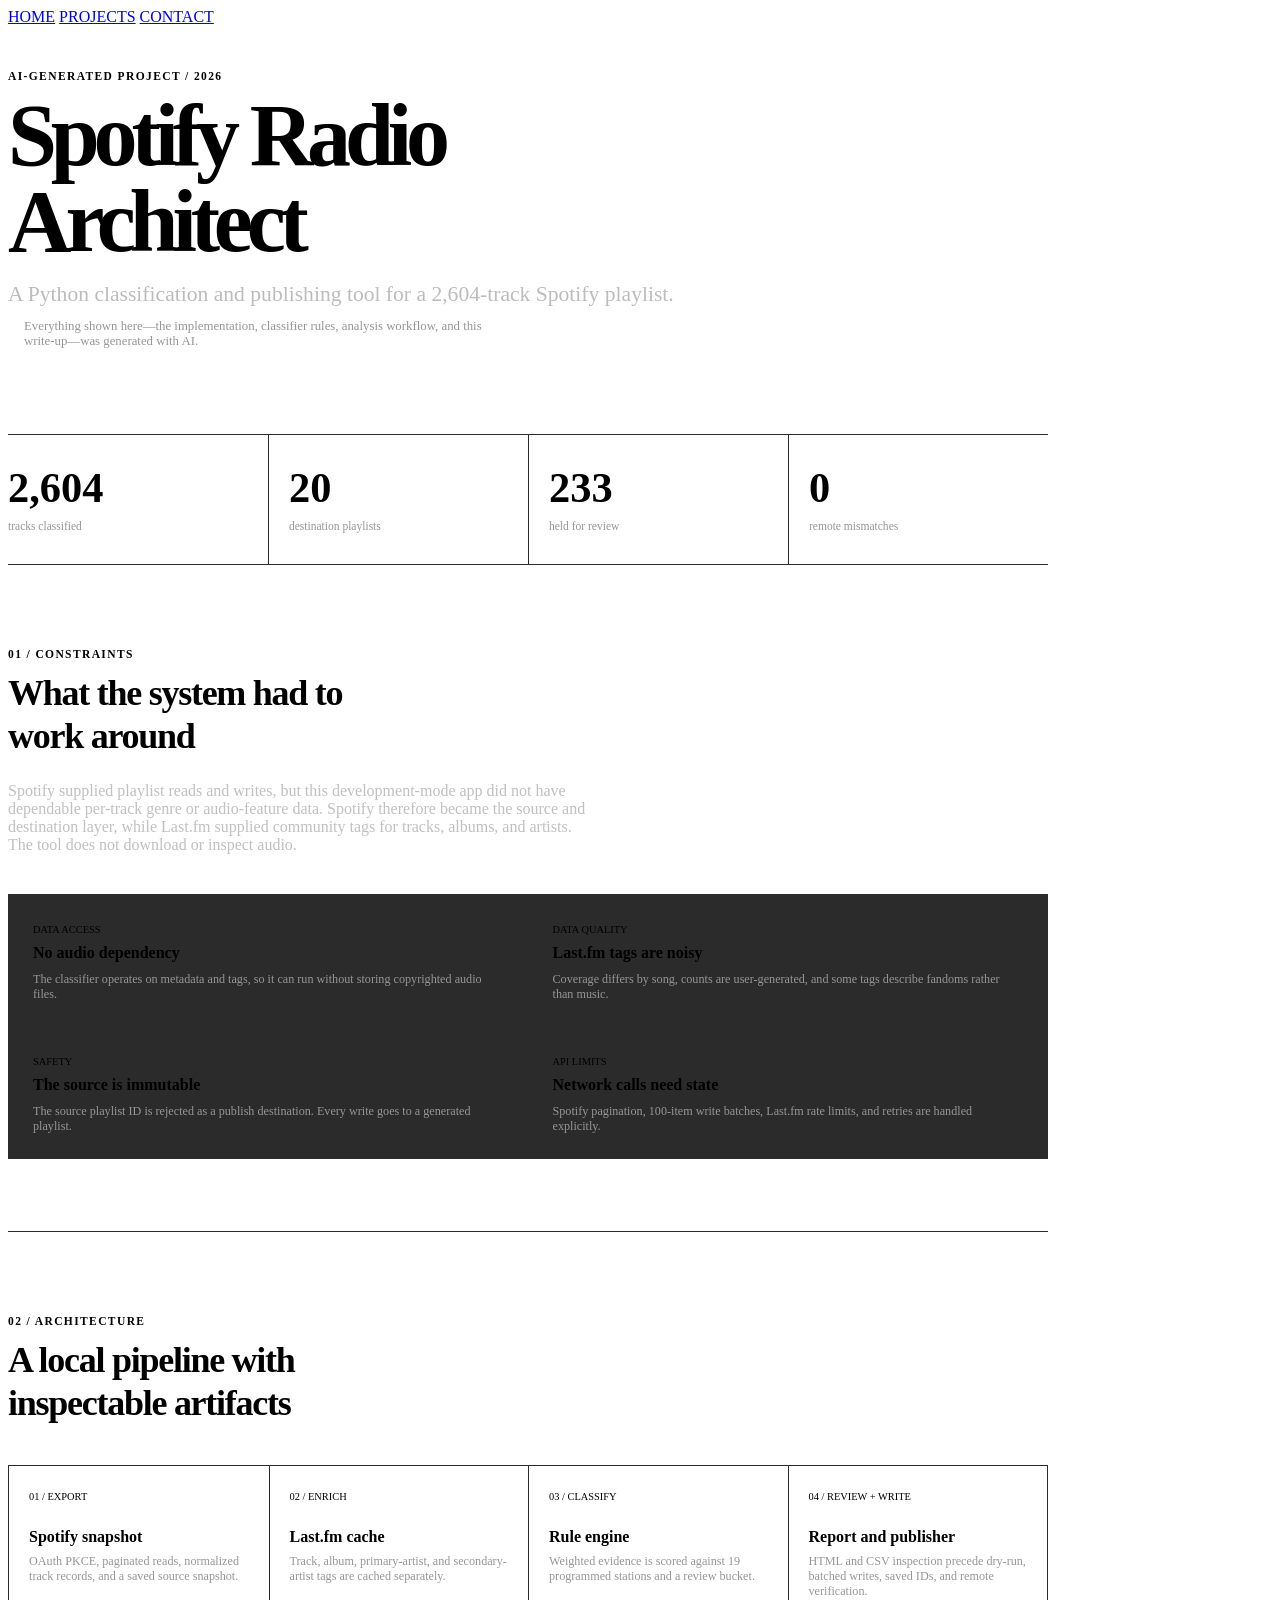
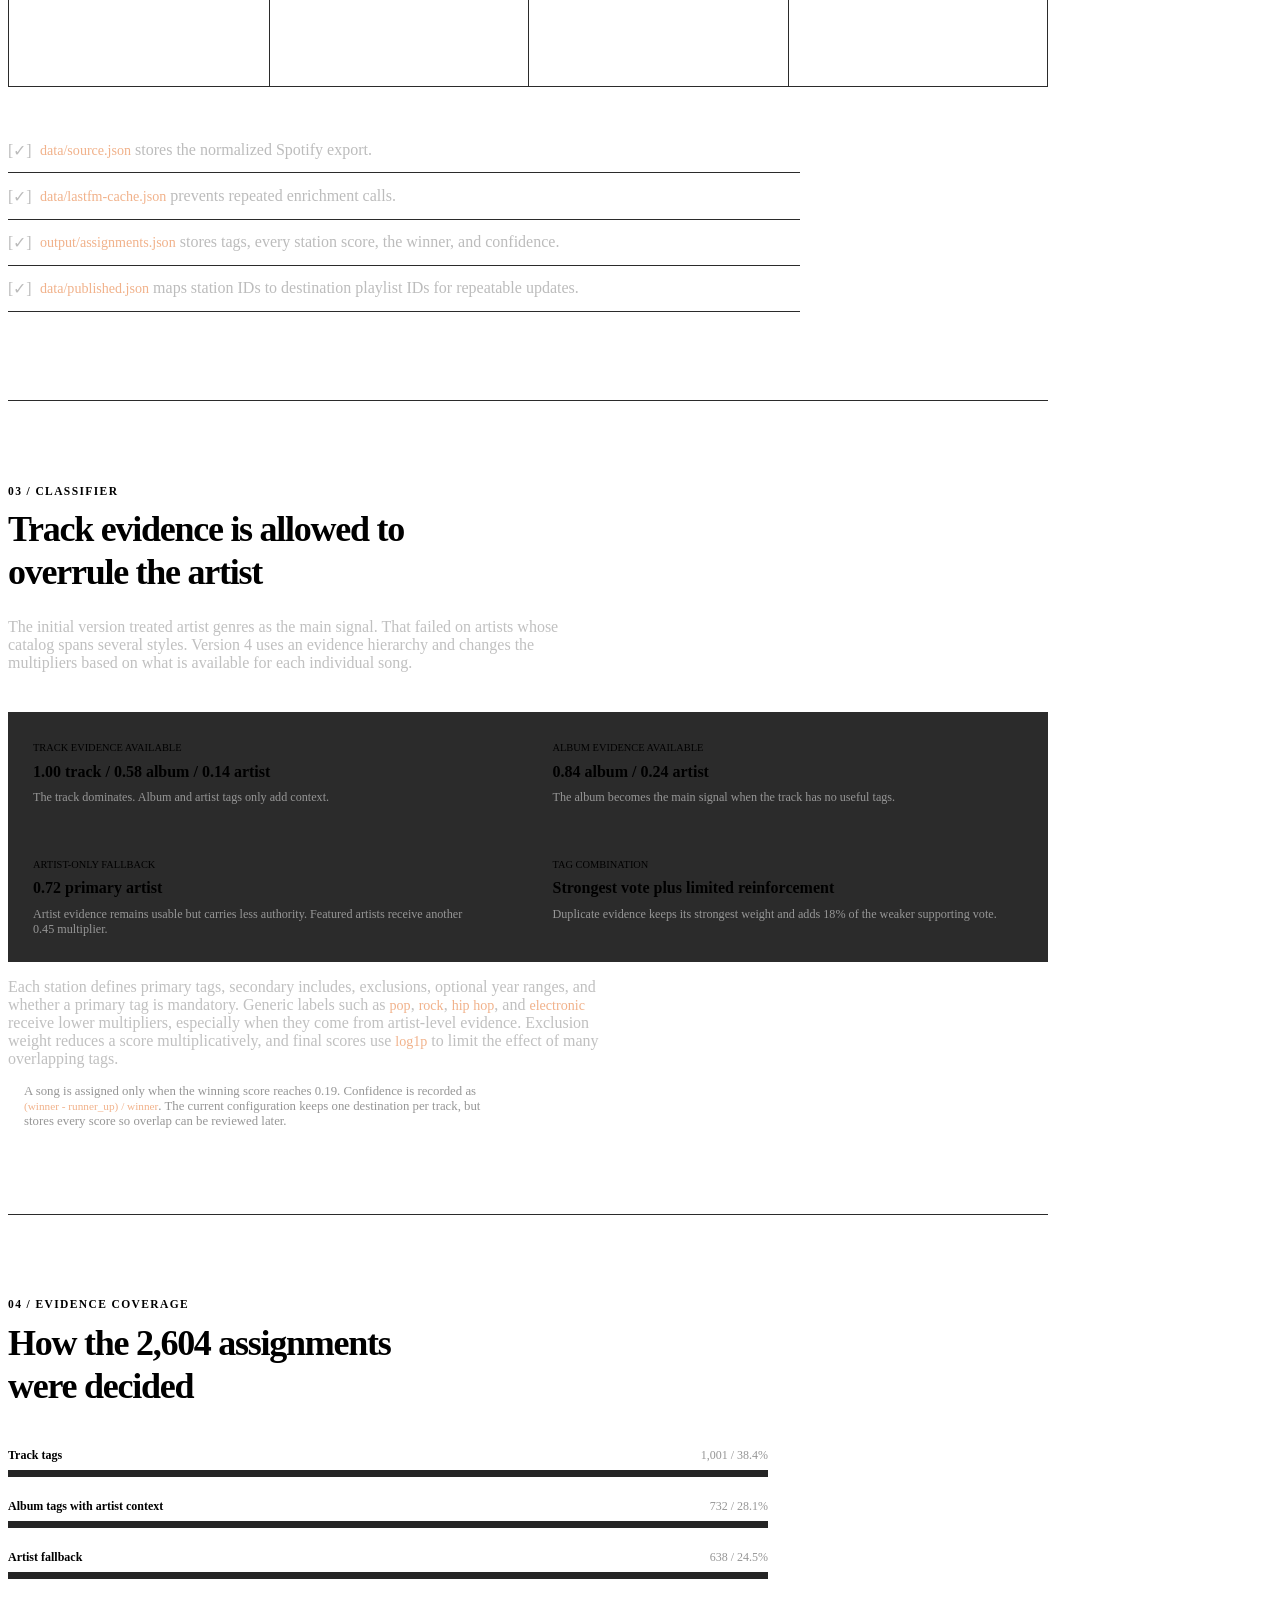
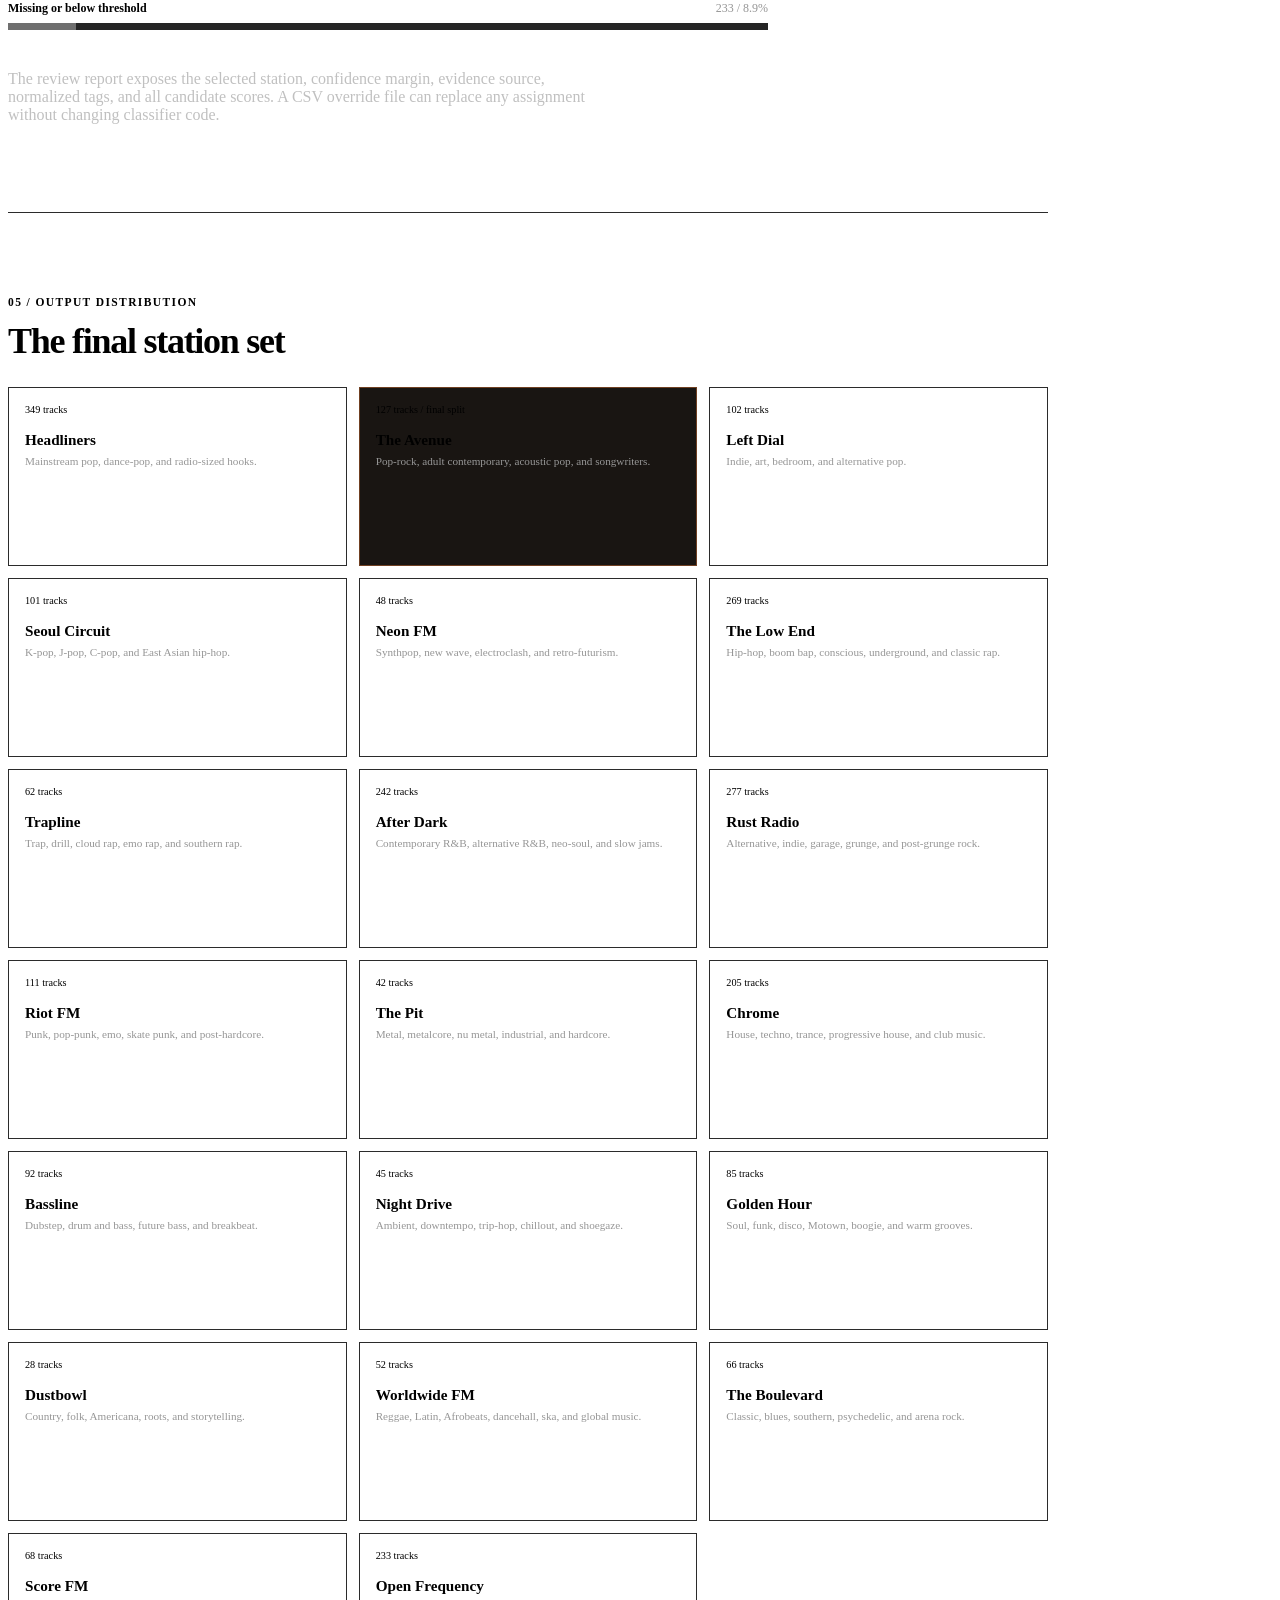
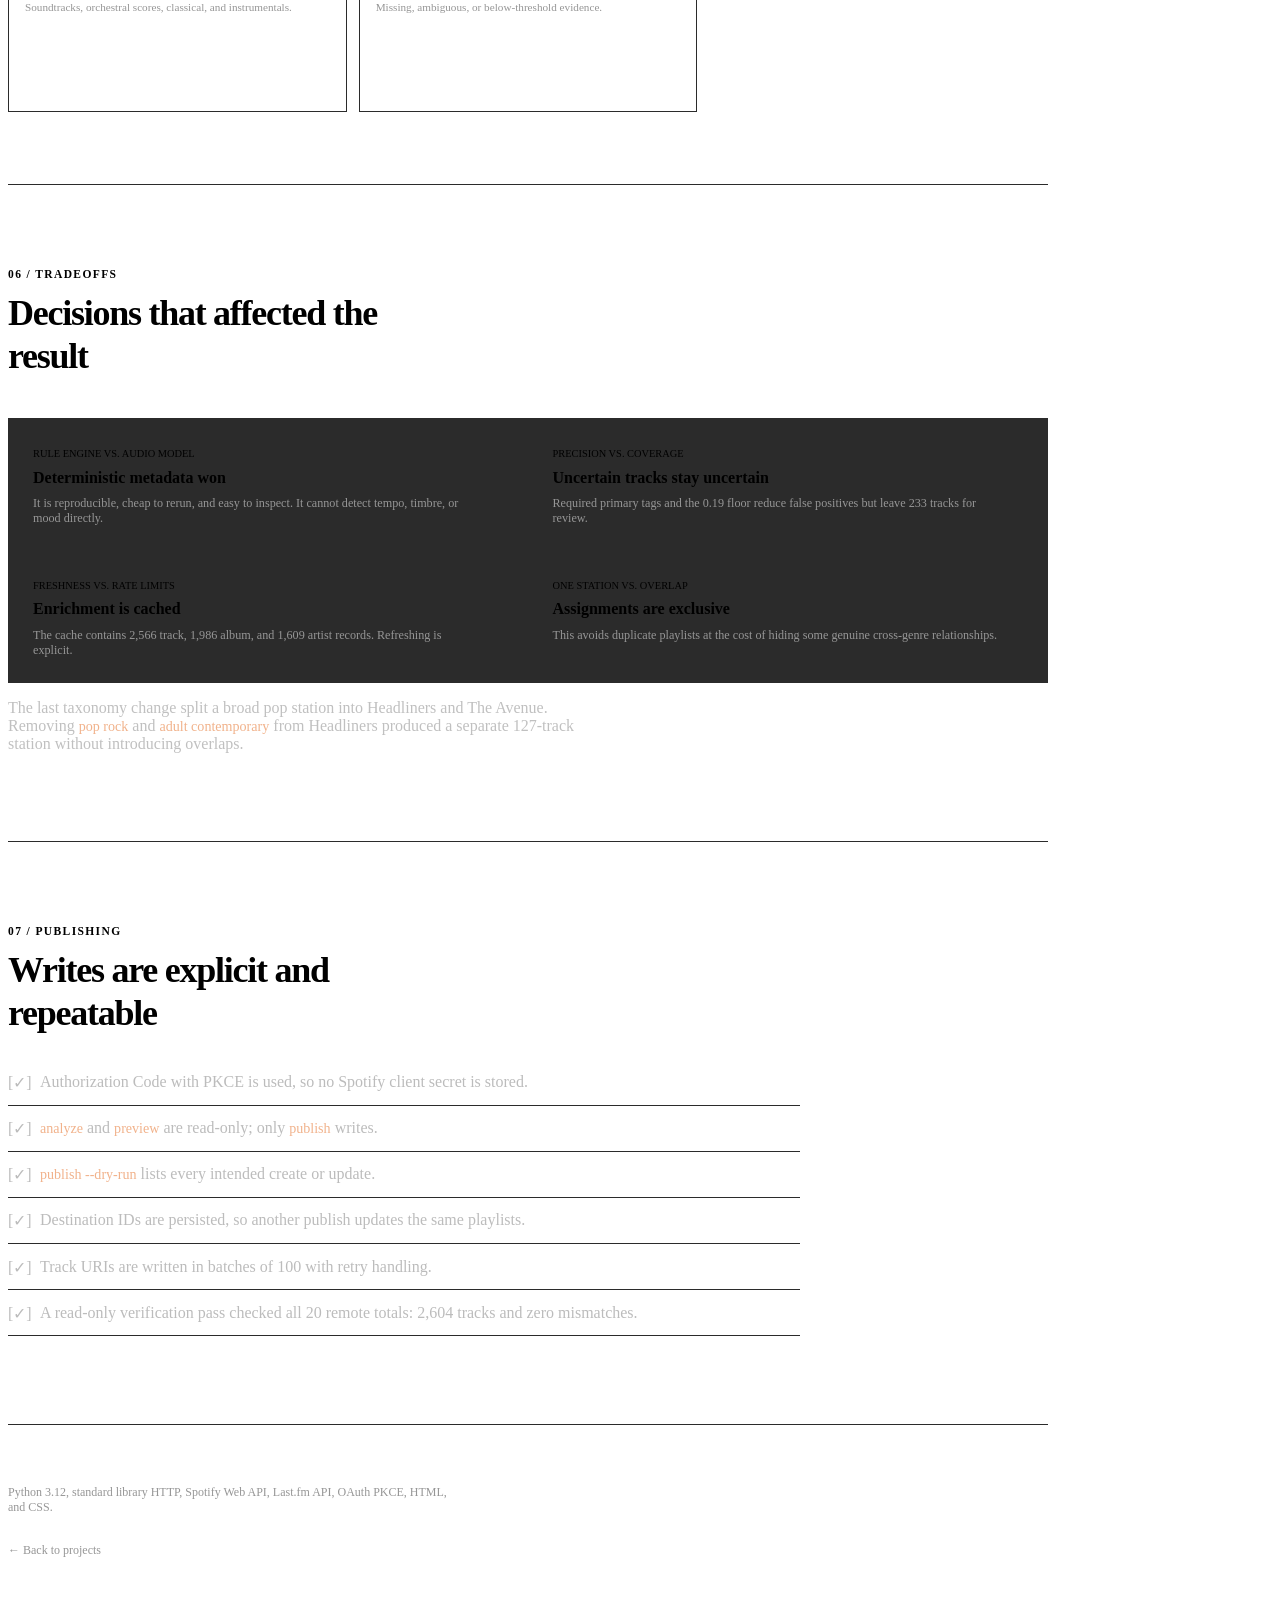
==== projects/spotify-radio/index.html @ a3a37ed7 "Add Spotify Radio Architect case study" ====
<!DOCTYPE html>
<html lang="en">
<head>
    <meta charset="UTF-8">
    <meta name="viewport" content="width=device-width, initial-scale=1.0">
    <meta name="description" content="Technical notes for an AI-generated Python tool that classified 2,604 Spotify tracks into 20 playlists.">
    <meta property="og:title" content="Spotify Radio Architect — Andrew Kim">
    <meta property="og:description" content="Architecture, classifier design, tradeoffs, and results from a 2,604-track Spotify organization tool.">
    <meta property="og:type" content="article">
    <meta property="og:url" content="https://anydrew.com/projects/spotify-radio/">
    <title>Spotify Radio Architect - Andrew Kim</title>
    <link rel="stylesheet" href="../../css/styles.css">
    <link rel="stylesheet" href="../../css/spotify-radio.css">
    <link rel="stylesheet" href="https://fonts.googleapis.com/css2?family=JetBrains+Mono:wght@400;700&display=swap">
    <link rel="icon" href="../../pics/favicon.ico" type="image/x-icon">
</head>
<body>
    <nav class="sidenav" aria-label="Primary navigation">
        <a href="../../index.html">HOME</a>
        <a href="../../projects.html" class="active">PROJECTS</a>
        <a href="../../contact.html">CONTACT</a>
    </nav>

    <main class="container project-case-study">
        <header class="case-hero">
            <p class="case-kicker">AI-GENERATED PROJECT / 2026</p>
            <h1>Spotify Radio Architect</h1>
            <p class="case-lede">A Python classification and publishing tool for a 2,604-track Spotify playlist.</p>
            <p class="case-note">
                Everything shown here—the implementation, classifier rules, analysis workflow, and this write-up—was generated with AI.
            </p>
        </header>

        <section class="metric-grid" aria-label="Project results">
            <div class="metric"><strong>2,604</strong><span>tracks classified</span></div>
            <div class="metric"><strong>20</strong><span>destination playlists</span></div>
            <div class="metric"><strong>233</strong><span>held for review</span></div>
            <div class="metric"><strong>0</strong><span>remote mismatches</span></div>
        </section>

        <section class="case-section">
            <p class="section-label">01 / CONSTRAINTS</p>
            <h2>What the system had to work around</h2>
            <p>
                Spotify supplied playlist reads and writes, but this development-mode app did not have dependable
                per-track genre or audio-feature data. Spotify therefore became the source and destination layer,
                while Last.fm supplied community tags for tracks, albums, and artists. The tool does not download
                or inspect audio.
            </p>
            <div class="finding-list">
                <article>
                    <span>DATA ACCESS</span>
                    <h3>No audio dependency</h3>
                    <p>The classifier operates on metadata and tags, so it can run without storing copyrighted audio files.</p>
                </article>
                <article>
                    <span>DATA QUALITY</span>
                    <h3>Last.fm tags are noisy</h3>
                    <p>Coverage differs by song, counts are user-generated, and some tags describe fandoms rather than music.</p>
                </article>
                <article>
                    <span>SAFETY</span>
                    <h3>The source is immutable</h3>
                    <p>The source playlist ID is rejected as a publish destination. Every write goes to a generated playlist.</p>
                </article>
                <article>
                    <span>API LIMITS</span>
                    <h3>Network calls need state</h3>
                    <p>Spotify pagination, 100-item write batches, Last.fm rate limits, and retries are handled explicitly.</p>
                </article>
            </div>
        </section>

        <section class="case-section">
            <p class="section-label">02 / ARCHITECTURE</p>
            <h2>A local pipeline with inspectable artifacts</h2>
            <div class="pipeline" aria-label="Application architecture">
                <div class="pipeline-step">
                    <span>01 / EXPORT</span>
                    <strong>Spotify snapshot</strong>
                    <p>OAuth PKCE, paginated reads, normalized track records, and a saved source snapshot.</p>
                </div>
                <div class="pipeline-step">
                    <span>02 / ENRICH</span>
                    <strong>Last.fm cache</strong>
                    <p>Track, album, primary-artist, and secondary-artist tags are cached separately.</p>
                </div>
                <div class="pipeline-step">
                    <span>03 / CLASSIFY</span>
                    <strong>Rule engine</strong>
                    <p>Weighted evidence is scored against 19 programmed stations and a review bucket.</p>
                </div>
                <div class="pipeline-step">
                    <span>04 / REVIEW + WRITE</span>
                    <strong>Report and publisher</strong>
                    <p>HTML and CSV inspection precede dry-run, batched writes, saved IDs, and remote verification.</p>
                </div>
            </div>
            <ul class="check-list">
                <li><code>data/source.json</code> stores the normalized Spotify export.</li>
                <li><code>data/lastfm-cache.json</code> prevents repeated enrichment calls.</li>
                <li><code>output/assignments.json</code> stores tags, every station score, the winner, and confidence.</li>
                <li><code>data/published.json</code> maps station IDs to destination playlist IDs for repeatable updates.</li>
            </ul>
        </section>

        <section class="case-section">
            <p class="section-label">03 / CLASSIFIER</p>
            <h2>Track evidence is allowed to overrule the artist</h2>
            <p>
                The initial version treated artist genres as the main signal. That failed on artists whose catalog
                spans several styles. Version 4 uses an evidence hierarchy and changes the multipliers based on what
                is available for each individual song.
            </p>
            <div class="finding-list">
                <article>
                    <span>TRACK EVIDENCE AVAILABLE</span>
                    <h3>1.00 track / 0.58 album / 0.14 artist</h3>
                    <p>The track dominates. Album and artist tags only add context.</p>
                </article>
                <article>
                    <span>ALBUM EVIDENCE AVAILABLE</span>
                    <h3>0.84 album / 0.24 artist</h3>
                    <p>The album becomes the main signal when the track has no useful tags.</p>
                </article>
                <article>
                    <span>ARTIST-ONLY FALLBACK</span>
                    <h3>0.72 primary artist</h3>
                    <p>Artist evidence remains usable but carries less authority. Featured artists receive another 0.45 multiplier.</p>
                </article>
                <article>
                    <span>TAG COMBINATION</span>
                    <h3>Strongest vote plus limited reinforcement</h3>
                    <p>Duplicate evidence keeps its strongest weight and adds 18% of the weaker supporting vote.</p>
                </article>
            </div>
            <p>
                Each station defines primary tags, secondary includes, exclusions, optional year ranges, and whether
                a primary tag is mandatory. Generic labels such as <code>pop</code>, <code>rock</code>,
                <code>hip hop</code>, and <code>electronic</code> receive lower multipliers, especially when they
                come from artist-level evidence. Exclusion weight reduces a score multiplicatively, and final scores
                use <code>log1p</code> to limit the effect of many overlapping tags.
            </p>
            <p class="case-note">
                A song is assigned only when the winning score reaches 0.19. Confidence is recorded as
                <code>(winner - runner_up) / winner</code>. The current configuration keeps one destination per track,
                but stores every score so overlap can be reviewed later.
            </p>
        </section>

        <section class="case-section">
            <p class="section-label">04 / EVIDENCE COVERAGE</p>
            <h2>How the 2,604 assignments were decided</h2>
            <div class="evidence-chart">
                <div class="evidence-row">
                    <div><strong>Track tags</strong><span>1,001 / 38.4%</span></div>
                    <div class="evidence-track"><span style="--bar-size: 38.4%"></span></div>
                </div>
                <div class="evidence-row">
                    <div><strong>Album tags with artist context</strong><span>732 / 28.1%</span></div>
                    <div class="evidence-track"><span style="--bar-size: 28.1%"></span></div>
                </div>
                <div class="evidence-row">
                    <div><strong>Artist fallback</strong><span>638 / 24.5%</span></div>
                    <div class="evidence-track"><span style="--bar-size: 24.5%"></span></div>
                </div>
                <div class="evidence-row">
                    <div><strong>Missing or below threshold</strong><span>233 / 8.9%</span></div>
                    <div class="evidence-track"><span class="evidence-open" style="--bar-size: 8.9%"></span></div>
                </div>
            </div>
            <p>
                The review report exposes the selected station, confidence margin, evidence source, normalized tags,
                and all candidate scores. A CSV override file can replace any assignment without changing classifier code.
            </p>
        </section>

        <section class="case-section station-section">
            <p class="section-label">05 / OUTPUT DISTRIBUTION</p>
            <h2>The final station set</h2>
            <div class="station-grid">
                <article class="station-card"><span class="station-frequency">349 tracks</span><strong>Headliners</strong><p>Mainstream pop, dance-pop, and radio-sized hooks.</p></article>
                <article class="station-card featured"><span class="station-frequency">127 tracks / final split</span><strong>The Avenue</strong><p>Pop-rock, adult contemporary, acoustic pop, and songwriters.</p></article>
                <article class="station-card"><span class="station-frequency">102 tracks</span><strong>Left Dial</strong><p>Indie, art, bedroom, and alternative pop.</p></article>
                <article class="station-card"><span class="station-frequency">101 tracks</span><strong>Seoul Circuit</strong><p>K-pop, J-pop, C-pop, and East Asian hip-hop.</p></article>
                <article class="station-card"><span class="station-frequency">48 tracks</span><strong>Neon FM</strong><p>Synthpop, new wave, electroclash, and retro-futurism.</p></article>
                <article class="station-card"><span class="station-frequency">269 tracks</span><strong>The Low End</strong><p>Hip-hop, boom bap, conscious, underground, and classic rap.</p></article>
                <article class="station-card"><span class="station-frequency">62 tracks</span><strong>Trapline</strong><p>Trap, drill, cloud rap, emo rap, and southern rap.</p></article>
                <article class="station-card"><span class="station-frequency">242 tracks</span><strong>After Dark</strong><p>Contemporary R&amp;B, alternative R&amp;B, neo-soul, and slow jams.</p></article>
                <article class="station-card"><span class="station-frequency">277 tracks</span><strong>Rust Radio</strong><p>Alternative, indie, garage, grunge, and post-grunge rock.</p></article>
                <article class="station-card"><span class="station-frequency">111 tracks</span><strong>Riot FM</strong><p>Punk, pop-punk, emo, skate punk, and post-hardcore.</p></article>
                <article class="station-card"><span class="station-frequency">42 tracks</span><strong>The Pit</strong><p>Metal, metalcore, nu metal, industrial, and hardcore.</p></article>
                <article class="station-card"><span class="station-frequency">205 tracks</span><strong>Chrome</strong><p>House, techno, trance, progressive house, and club music.</p></article>
                <article class="station-card"><span class="station-frequency">92 tracks</span><strong>Bassline</strong><p>Dubstep, drum and bass, future bass, and breakbeat.</p></article>
                <article class="station-card"><span class="station-frequency">45 tracks</span><strong>Night Drive</strong><p>Ambient, downtempo, trip-hop, chillout, and shoegaze.</p></article>
                <article class="station-card"><span class="station-frequency">85 tracks</span><strong>Golden Hour</strong><p>Soul, funk, disco, Motown, boogie, and warm grooves.</p></article>
                <article class="station-card"><span class="station-frequency">28 tracks</span><strong>Dustbowl</strong><p>Country, folk, Americana, roots, and storytelling.</p></article>
                <article class="station-card"><span class="station-frequency">52 tracks</span><strong>Worldwide FM</strong><p>Reggae, Latin, Afrobeats, dancehall, ska, and global music.</p></article>
                <article class="station-card"><span class="station-frequency">66 tracks</span><strong>The Boulevard</strong><p>Classic, blues, southern, psychedelic, and arena rock.</p></article>
                <article class="station-card"><span class="station-frequency">68 tracks</span><strong>Score FM</strong><p>Soundtracks, orchestral scores, classical, and instrumentals.</p></article>
                <article class="station-card"><span class="station-frequency">233 tracks</span><strong>Open Frequency</strong><p>Missing, ambiguous, or below-threshold evidence.</p></article>
            </div>
        </section>

        <section class="case-section">
            <p class="section-label">06 / TRADEOFFS</p>
            <h2>Decisions that affected the result</h2>
            <div class="finding-list">
                <article>
                    <span>RULE ENGINE VS. AUDIO MODEL</span>
                    <h3>Deterministic metadata won</h3>
                    <p>It is reproducible, cheap to rerun, and easy to inspect. It cannot detect tempo, timbre, or mood directly.</p>
                </article>
                <article>
                    <span>PRECISION VS. COVERAGE</span>
                    <h3>Uncertain tracks stay uncertain</h3>
                    <p>Required primary tags and the 0.19 floor reduce false positives but leave 233 tracks for review.</p>
                </article>
                <article>
                    <span>FRESHNESS VS. RATE LIMITS</span>
                    <h3>Enrichment is cached</h3>
                    <p>The cache contains 2,566 track, 1,986 album, and 1,609 artist records. Refreshing is explicit.</p>
                </article>
                <article>
                    <span>ONE STATION VS. OVERLAP</span>
                    <h3>Assignments are exclusive</h3>
                    <p>This avoids duplicate playlists at the cost of hiding some genuine cross-genre relationships.</p>
                </article>
            </div>
            <p>
                The last taxonomy change split a broad pop station into Headliners and The Avenue. Removing
                <code>pop rock</code> and <code>adult contemporary</code> from Headliners produced a separate
                127-track station without introducing overlaps.
            </p>
        </section>

        <section class="case-section">
            <p class="section-label">07 / PUBLISHING</p>
            <h2>Writes are explicit and repeatable</h2>
            <ul class="check-list">
                <li>Authorization Code with PKCE is used, so no Spotify client secret is stored.</li>
                <li><code>analyze</code> and <code>preview</code> are read-only; only <code>publish</code> writes.</li>
                <li><code>publish --dry-run</code> lists every intended create or update.</li>
                <li>Destination IDs are persisted, so another publish updates the same playlists.</li>
                <li>Track URIs are written in batches of 100 with retry handling.</li>
                <li>A read-only verification pass checked all 20 remote totals: 2,604 tracks and zero mismatches.</li>
            </ul>
        </section>

        <footer class="case-footer">
            <p>Python 3.12, standard library HTTP, Spotify Web API, Last.fm API, OAuth PKCE, HTML, and CSS.</p>
            <a class="text-link" href="../../projects.html">← Back to projects</a>
        </footer>
    </main>
</body>
</html>
---- css/spotify-radio.css ----
.project-summary {
    margin: 0.35rem 0 0;
    color: #9a9a9a;
    font-size: 0.78rem;
}

.project-case-study {
    --case-border: #2b2b2b;
    --case-muted: #969696;
    max-width: 1040px;
    padding-bottom: 6rem;
}

.project-case-study h1 {
    max-width: 13ch;
    margin: 0.5rem 0 1rem;
    font-size: clamp(2.4rem, 7vw, 5.5rem);
    line-height: 0.98;
    letter-spacing: -0.07em;
}

.project-case-study h2 {
    max-width: 22ch;
    margin: 0 0 1.5rem;
    font-size: clamp(1.45rem, 3vw, 2.25rem);
    line-height: 1.2;
    letter-spacing: -0.035em;
}

.project-case-study h3 {
    margin: 0.45rem 0 0.6rem;
    font-size: 1rem;
}

.project-case-study p {
    max-width: 74ch;
}

.case-hero {
    padding: 2rem 0 4.5rem;
    border-bottom: 1px solid var(--case-border);
}

.case-kicker,
.section-label {
    color: var(--color-accent);
    font-size: 0.72rem;
    font-weight: 700;
    letter-spacing: 0.12em;
}

.case-lede {
    max-width: 680px;
    margin: 0;
    color: #bcbcbc;
    font-size: clamp(1rem, 2.2vw, 1.35rem);
}

.case-actions {
    display: flex;
    flex-wrap: wrap;
    gap: 1.5rem;
    margin-top: 2rem;
}

.text-link {
    color: var(--color-accent);
    text-decoration: none;
    border-bottom: 1px solid transparent;
}

.text-link:hover,
.text-link:focus-visible {
    border-bottom-color: currentColor;
}

.metric-grid {
    display: grid;
    grid-template-columns: repeat(4, minmax(0, 1fr));
    border-bottom: 1px solid var(--case-border);
}

.metric {
    padding: 2rem 1.25rem 2rem 0;
}

.metric + .metric {
    padding-left: 1.25rem;
    border-left: 1px solid var(--case-border);
}

.metric strong,
.metric span {
    display: block;
}

.metric strong {
    color: var(--color-accent);
    font-size: clamp(1.65rem, 4vw, 2.65rem);
    line-height: 1;
}

.metric span {
    margin-top: 0.65rem;
    color: var(--case-muted);
    font-size: 0.72rem;
}

.case-section {
    padding: 4.5rem 0;
    border-bottom: 1px solid var(--case-border);
}

.case-section > p:not(.section-label):not(.case-note) {
    color: #c0c0c0;
}

.pipeline {
    display: grid;
    grid-template-columns: repeat(4, minmax(0, 1fr));
    margin: 2.5rem 0;
    border: 1px solid var(--case-border);
}

.pipeline-step {
    min-height: 180px;
    padding: 1.25rem;
}

.pipeline-step + .pipeline-step {
    border-left: 1px solid var(--case-border);
}

.pipeline-step > span,
.finding-list article > span {
    color: var(--color-accent);
    font-size: 0.65rem;
}

.pipeline-step strong {
    display: block;
    margin: 1.5rem 0 0.5rem;
}

.pipeline-step p {
    margin: 0;
    color: var(--case-muted);
    font-size: 0.76rem;
}

.project-case-study code {
    color: #f1b28b;
    font-family: var(--font-mono);
    font-size: 0.88em;
}

.evidence-chart {
    max-width: 760px;
    margin: 2.5rem 0;
}

.evidence-row {
    margin-bottom: 1.35rem;
}

.evidence-row > div:first-child {
    display: flex;
    justify-content: space-between;
    gap: 2rem;
    margin-bottom: 0.45rem;
    font-size: 0.75rem;
}

.evidence-row span {
    color: var(--case-muted);
}

.evidence-track {
    height: 7px;
    overflow: hidden;
    background: #252525;
}

.evidence-track span {
    display: block;
    width: var(--bar-size);
    height: 100%;
    background: var(--color-accent);
}

.evidence-track .evidence-open {
    background: #6f6f6f;
}

.case-note {
    padding-left: 1rem;
    border-left: 2px solid var(--color-accent);
    color: var(--case-muted);
    font-size: 0.8rem;
}

.station-section {
    width: min(1040px, calc(100vw - var(--nav-width) - 2 * var(--edge-margin) - 4rem));
}

.station-grid {
    display: grid;
    grid-template-columns: repeat(3, minmax(0, 1fr));
    gap: 0.75rem;
}

.station-card {
    min-height: 145px;
    padding: 1rem;
    border: 1px solid var(--case-border);
    color: var(--color-text);
    text-decoration: none;
    transition: border-color 0.2s ease, background-color 0.2s ease, transform 0.2s ease;
}

.station-card.featured {
    border-color: #704022;
    background: #191512;
}

.station-card strong,
.station-card span {
    display: block;
}

.station-card strong {
    margin: 1rem 0 0.4rem;
    font-size: 0.95rem;
}

.station-card p {
    margin: 0;
    color: var(--case-muted);
    font-size: 0.7rem;
}

.station-frequency {
    color: var(--color-accent);
    font-size: 0.64rem;
}

.finding-list {
    display: grid;
    grid-template-columns: repeat(2, minmax(0, 1fr));
    gap: 1px;
    overflow: hidden;
    margin-top: 2.5rem;
    background: var(--case-border);
    border: 1px solid var(--case-border);
}

.finding-list article {
    padding: 1.5rem;
    background: var(--color-bg);
}

.finding-list p {
    margin: 0;
    color: var(--case-muted);
    font-size: 0.76rem;
}

.check-list {
    padding: 0;
    list-style: none;
}

.check-list li {
    position: relative;
    max-width: 760px;
    padding: 0.85rem 0 0.85rem 2rem;
    border-bottom: 1px solid var(--case-border);
    color: #bcbcbc;
}

.check-list li::before {
    position: absolute;
    left: 0;
    color: var(--color-accent);
    content: "[✓]";
}

.case-footer {
    padding: 3rem 0;
    color: var(--case-muted);
    font-size: 0.75rem;
}

.case-footer .text-link {
    display: inline-block;
    margin-top: 1rem;
}

@media (max-width: 768px) {
    .metric-grid,
    .pipeline,
    .station-grid {
        grid-template-columns: repeat(2, minmax(0, 1fr));
    }

    .pipeline-step:nth-child(3) {
        border-left: 0;
        border-top: 1px solid var(--case-border);
    }

    .pipeline-step:nth-child(4) {
        border-top: 1px solid var(--case-border);
    }

    .station-section {
        width: auto;
    }
}

@media (max-width: 480px) {
    .project-case-study h1 {
        letter-spacing: -0.055em;
    }

    .case-hero {
        padding-top: 3rem;
    }

    .metric-grid,
    .pipeline,
    .station-grid,
    .finding-list {
        grid-template-columns: 1fr;
    }

    .metric {
        padding: 1.2rem 0;
    }

    .metric + .metric {
        padding-left: 0;
        border-top: 1px solid var(--case-border);
        border-left: 0;
    }

    .pipeline-step + .pipeline-step,
    .pipeline-step:nth-child(3) {
        min-height: 0;
        border-top: 1px solid var(--case-border);
        border-left: 0;
    }

    .case-section {
        padding: 3rem 0;
    }

    .station-card {
        min-height: 0;
    }
}
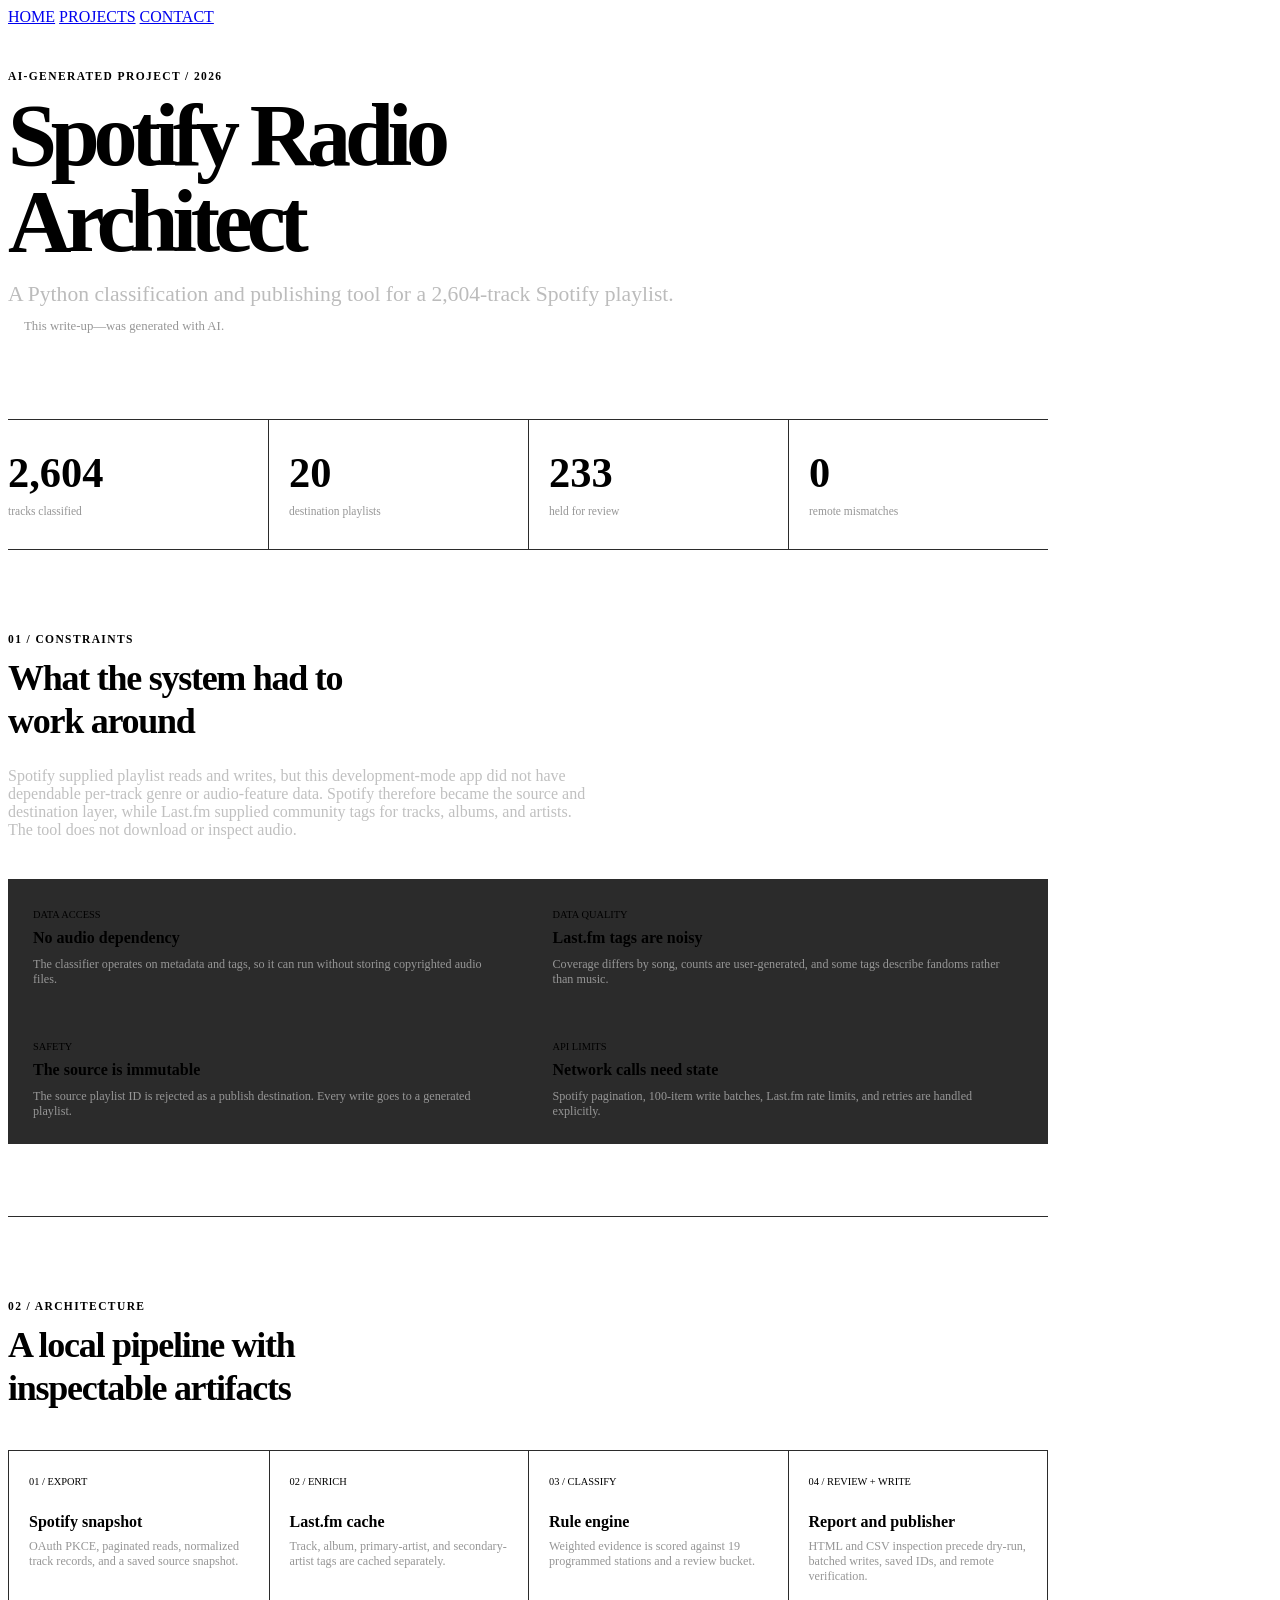
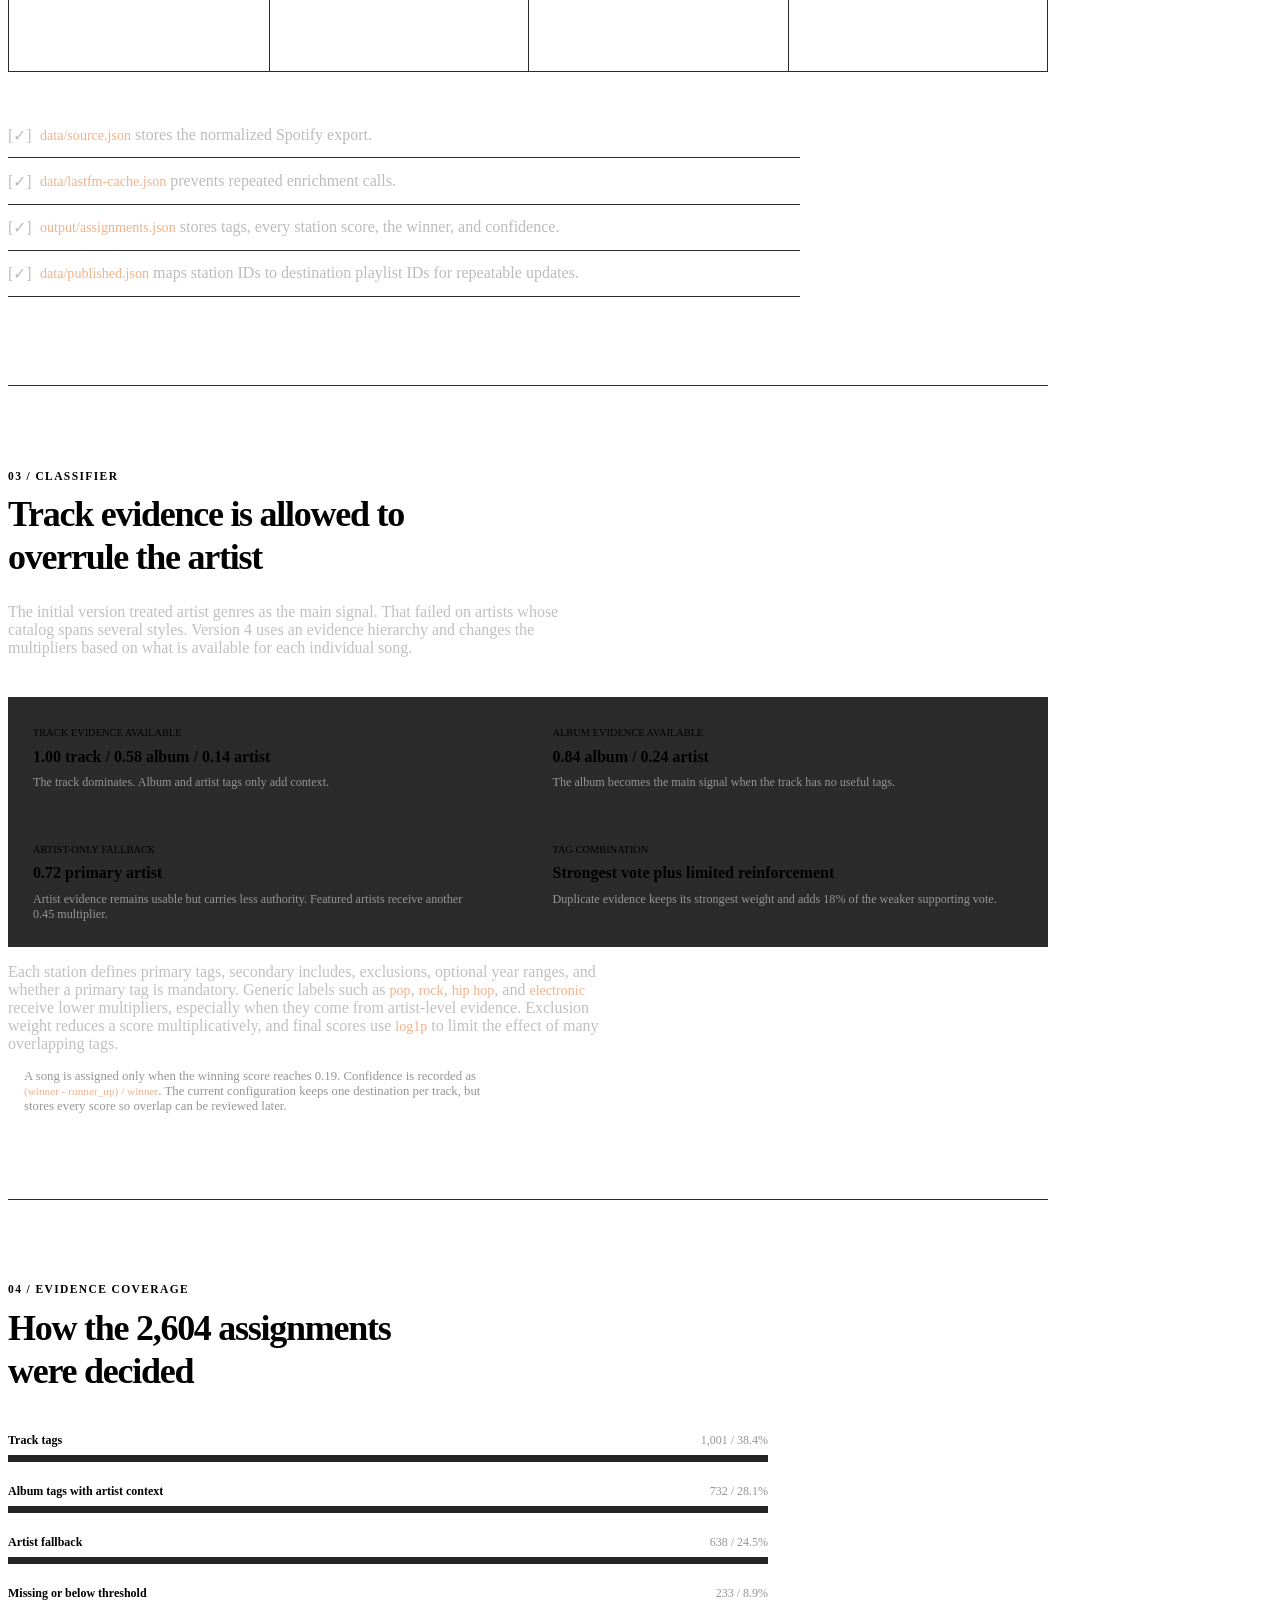
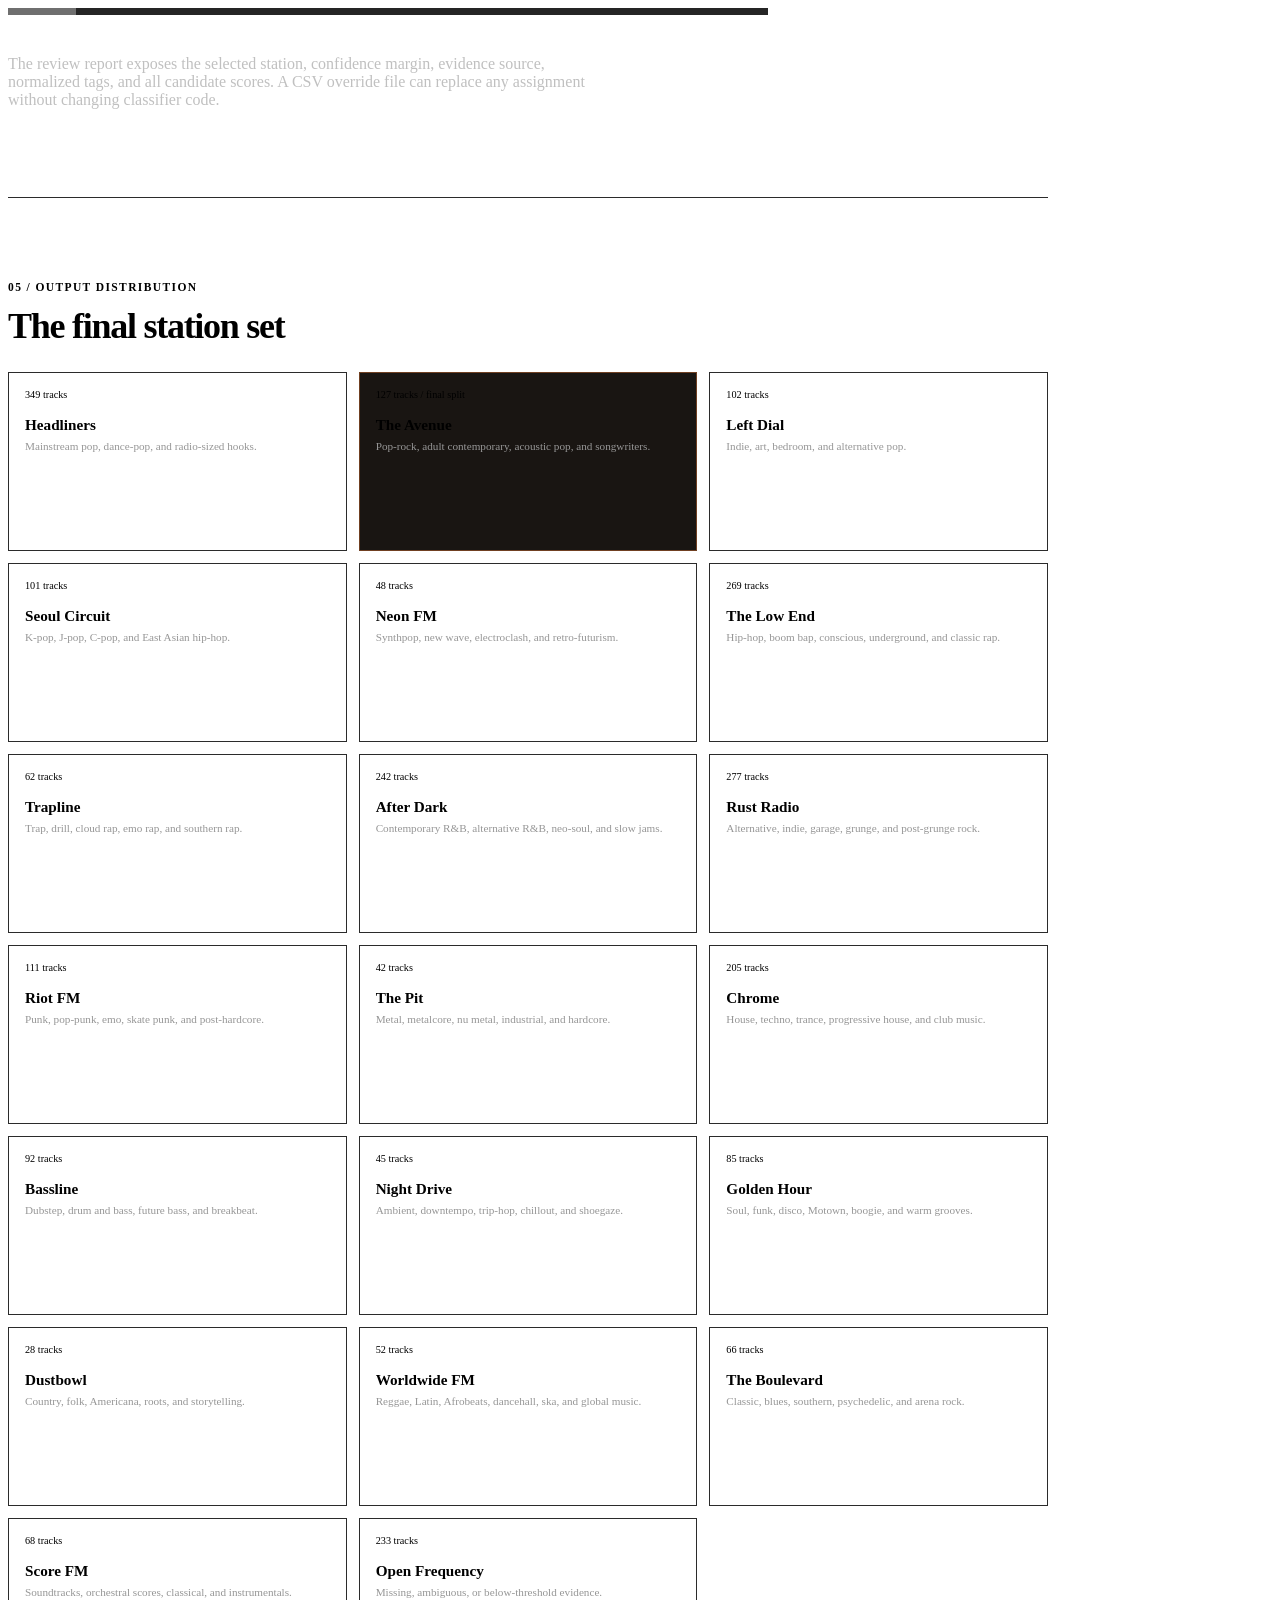
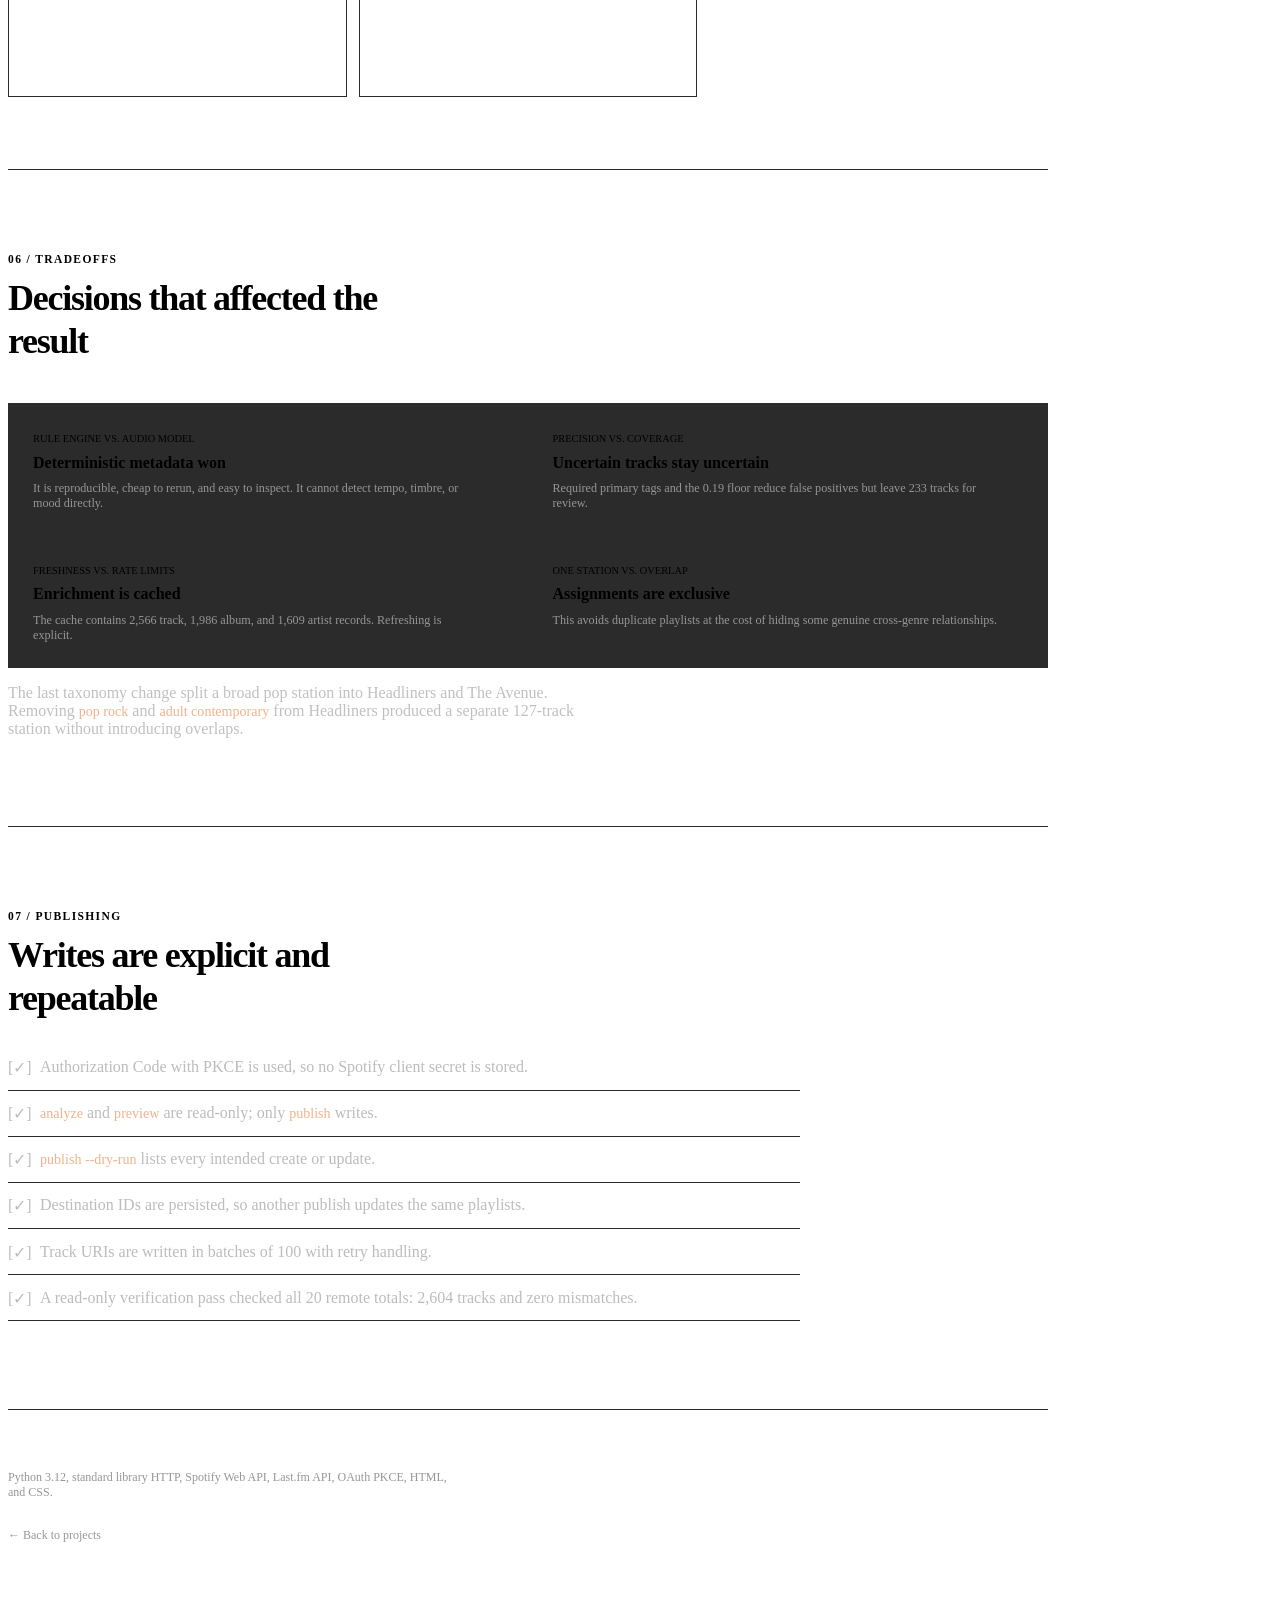
==== commit 3c47797e: "spotify changes" ====
--- a/projects/spotify-radio/index.html
+++ b/projects/spotify-radio/index.html
@@ -27,7 +27,7 @@
             <h1>Spotify Radio Architect</h1>
             <p class="case-lede">A Python classification and publishing tool for a 2,604-track Spotify playlist.</p>
             <p class="case-note">
-                Everything shown here—the implementation, classifier rules, analysis workflow, and this write-up—was generated with AI.
+                This write-up—was generated with AI.
             </p>
         </header>
 
